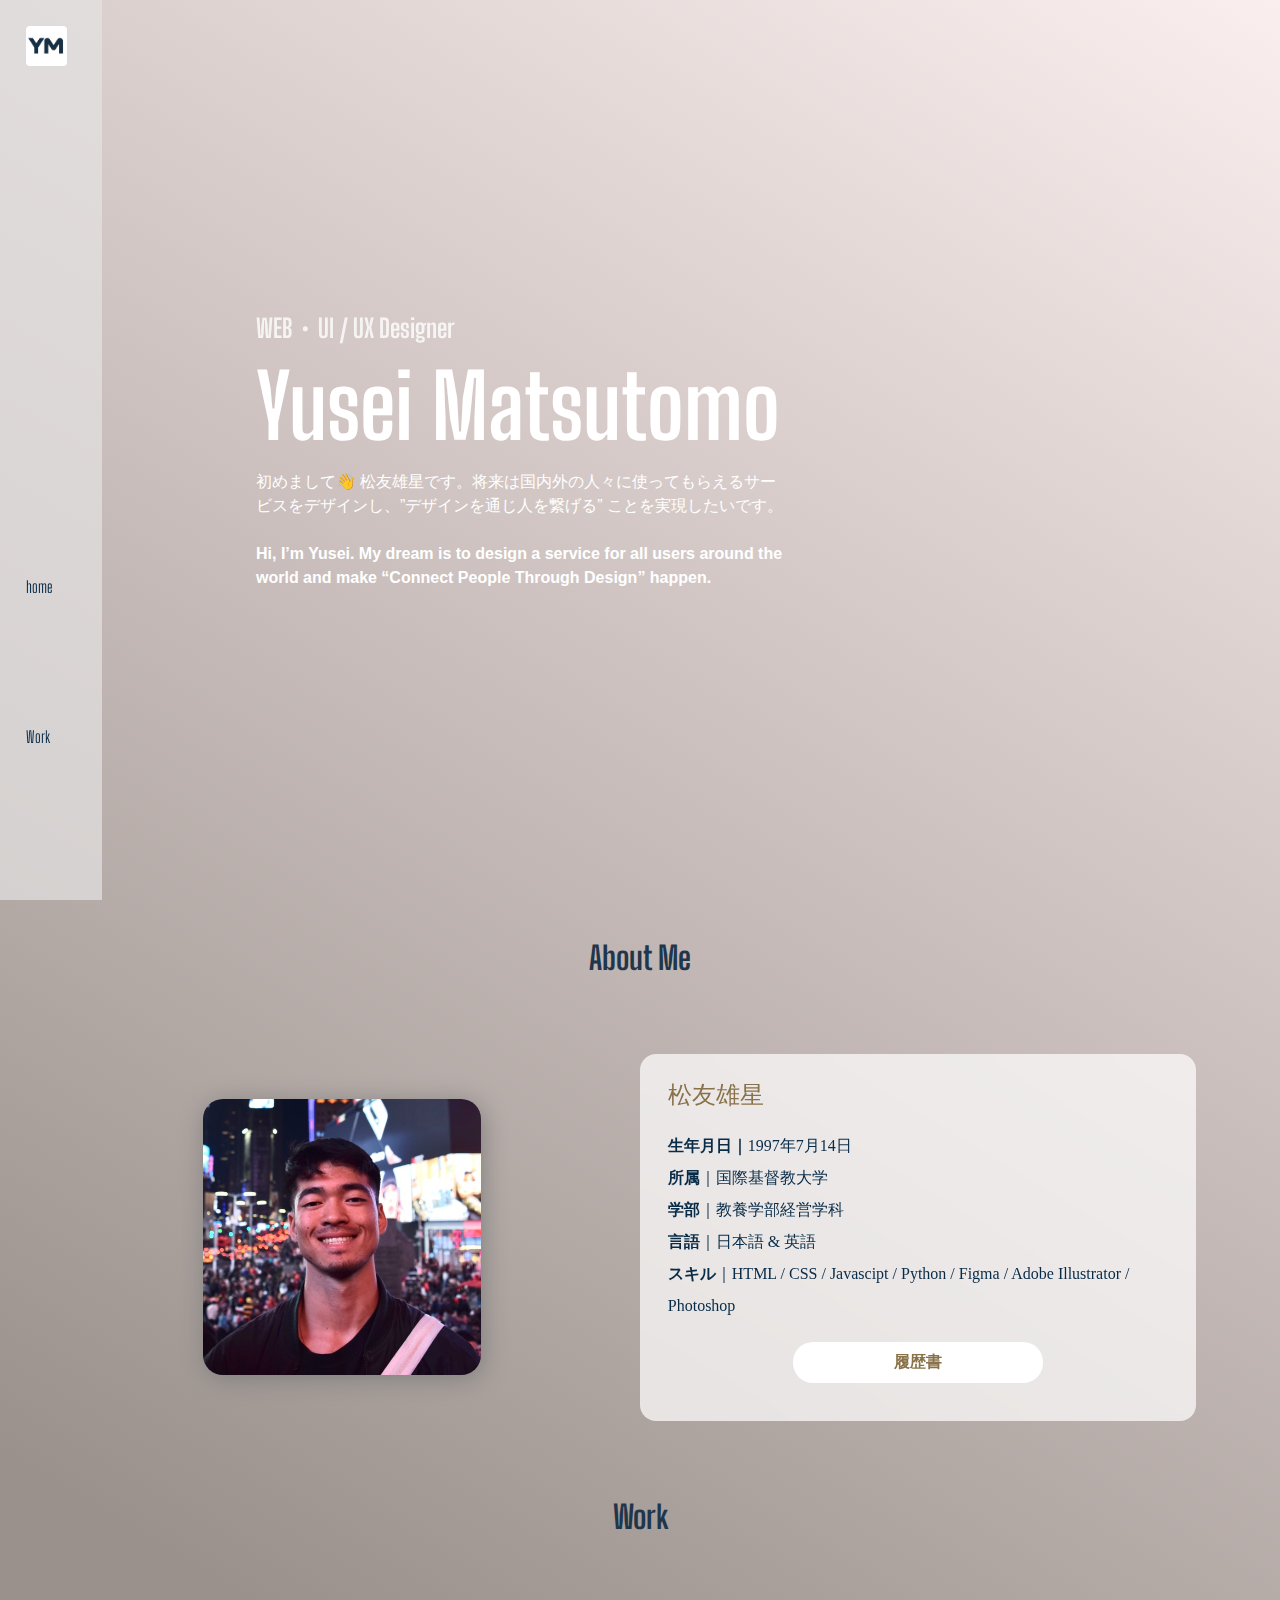
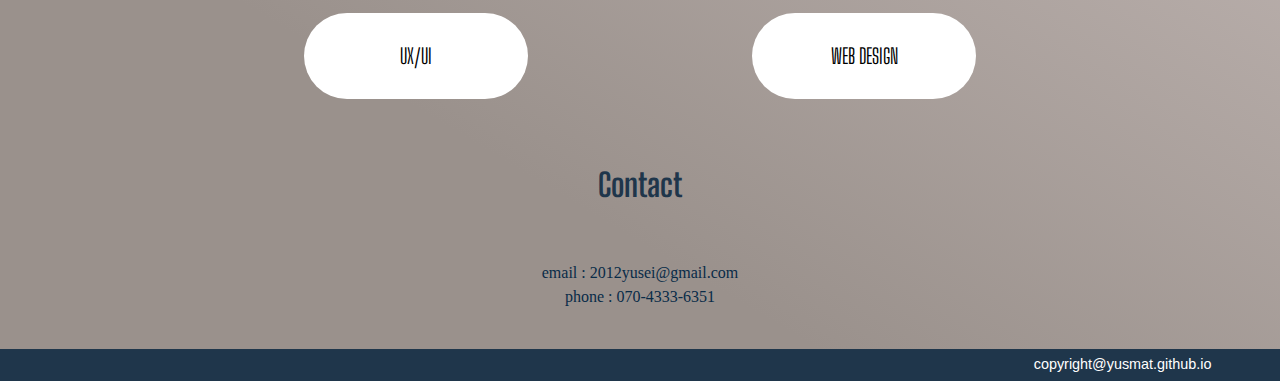
==== index.html @ 40237d8b "fixes" ====
<!DOCTYPE html>
<html lang="en">
<head>
    <meta charset="UTF-8">
    <meta http-equiv="X-UA-Compatible" content="IE=edge">
    <meta name="viewport" content="width=device-width, initial-scale=1.0">
    <title>home</title>
    <link rel="stylesheet" href="./css/style.css">
    <link rel="stylesheet" href="./css/reset.css">
    <!-- CSS only -->
    <link rel="preconnect" href="https://fonts.gstatic.com">
    <link href="https://fonts.googleapis.com/css2?family=Big+Shoulders+Display:wght@700&display=swap" rel="stylesheet">
    <link rel="shortcut icon" href="YM.png" type="image/x-icon">
    <script src="https://ajax.googleapis.com/ajax/libs/jquery/3.5.1/jquery.min.js"></script>
</head>
</head>
<body>
    <header>
        <div class="nav_container">
            <div class="nav_top">
                <h2 class="nav_title"><a href="index.html"><img id="logo" src="./image/logo.png" alt=""></a></h2>
            </div>
            <div class="nav_bottom">
                <div class="nav_items">
                    <a href="index.html"><p class="nav_item">home</p></a>
                    <p class="nav_item">Work</p>
                    <div class="dropdown">
                        <a href="uiux.html"><p class="dpd_item">UI/UX</p></a>
                        <a href="webdesign.html"><p class="dpd_item">WEB DESIGN</p></a>
                    </div>
                    <!-- <a href="#"><p class="nav_item">about</p></a> -->
                </div>
            </div>
        </div>
    </header>
    <section class="top">
        <div class="box">
            <h2 class="top_title">
                WEB・UI / UX Designer
            </h2>
            <h1 class="top_title">
                Yusei Matsutomo
            </h1>
           <p class="top_subtitle">初めまして👋 松友雄星です。将来は国内外の人々に使ってもらえるサービスをデザインし、”デザインを通じ人を繋げる” ことを実現したいです。<br><br><b>Hi, I’m Yusei. My dream is to design a service for all users around the world and make “Connect People Through Design” happen. </b> </p>
        </div>

    </section>
    <section class="section about">
        <div class="container">
            <h2 class="subtitle about">
                About Me
            </h2>
            <div class="row">
                <div class="column about">
                    <img class="profilePic"  src="./image/profileIMG_20.jpeg"alt="">
                </div>
                <div class="column B">
                    <div class="wrapper_column">
                        <h2 class="title_column" style="color:#897249">松友雄星</h2>
                        <ul class="order_column">
                            <li><b>生年月日｜</b>1997年7月14日</li>
                            <li><b>所属</b>｜国際基督教大学</li>
                            <li><b>学部</b>｜教養学部経営学科</li>
                            <li><b>言語</b>｜日本語 & 英語</li>
                            <li><b>スキル</b>｜HTML / CSS / Javascipt / Python / Figma / Adobe Illustrator / Photoshop</li>
                        </ul>
                        <button class="btn click" id="resumeButton" type="button" onclick="openLinkProfile();">履歴書</button>
                    </div>
                </div>
            </div>
            
        </div>
    </section>
    <section class="section work">
        <div class="container">
            <h2 class="subtitle work">
                Work
            </h2>
            <div class="row work">
                <div class="column">
                    <button class="btn main" type="button" onclick="openLinkUI();"><h2>UX/UI</h2></button>
                </div>
                <div class="column">
                    <button class="btn main" type="button" onclick="openLinkDesign();"><h2>WEB DESIGN</h2></button>
                </div>
            </div>
        </div>
    </section>
    <section class="section contact">
        <div class="container">
            <h2 class="subtitle contact">
                Contact
            </h2>
            <div class="contact_info">
                <p class="email">email : 2012yusei@gmail.com</p>
                <p class="phone">phone : 070-4333-6351</p>
            </div>

        </div>
    </section>
    <footer>
        <div class="footer">
            <div class="container">
                <p class="footer_note">
                    copyright@yusmat.github.io
                </p>
            </div>
        </div>
    </footer>
    <script src="/basic.js"></script>
</body>
</html>
---- css/style.css ----
body{
    color: #082b48;
    line-height: 1.5;
    background: linear-gradient(211deg, #fbeeee 0,#9a918c 81%);
}
h1,h2, .nav_items{
    font-family: 'Big Shoulders Display';
}
p{
    line-height: 1.5em;
}
.container{
    width: 90%;
    /* max-width: 980px; */
    margin: auto;
    
}
a{
    text-decoration: none;
    color: #082b48;
}
a:hover{
    color: white;
}
a:visited{
    color: #082b48;
    text-decoration: none;
}
img{
    width: 100%;
    height: auto;
}
.wrapper{
    margin-left: 10%;
}

/* NAVOGATION */
#logo{
    width: 80%;
}
.nav_container{
    height: 100%;
    position: fixed;
    width: 8%;
    background-color: rgb(228,226,226, 0.7);
    display: flex;
    flex-direction: column;
    padding: 2%;
    z-index: 2; /* Stay on top */
    top: 0; /* Stay at the top */
}
.nav_top{
    display: flex;
    height: 50%;
}
.nav_title{
    font-size: 2em;
    font-weight: bold;
    
}
.nav_bottom{
    height: 50%;
}
.nav_items{
    height: 100%;
    display: flex;
    flex-direction: column;
    justify-content: space-evenly;

}
a:hover, .nav_item:hover{
    color: white;
}
.nav_item{
    padding: auto;
    position: relative;
    cursor: pointer;
}

/* DROPDOWN */
.dropdown{
    display: none;
}
.showDrop{
    display: flex; 
    flex-direction: column;
    position: absolute;
    top: 85%;
    left: 10%;
    padding: 16px 9px;
    background-color: #989898;
    border-radius: 10px;
    animation-name: showDrop;
    animation-duration: 0.3s;
    animation-timing-function: ease-out;

}
@keyframes showDrop{
    from{
        opacity: 0;
    }
    to{
        opacity: 1;
    }
}
/* TOP */
.top{
    background-image: url('/image/IMG_4557\ copy.JPG');
    background-size: cover;
    height: 100%;
    width: 100%;
    background-attachment: fixed;
    background-position: center;
    /* position: absolute; */
    padding: 28vh 0 70vh 0 ;
    /* text-align: center; */
    position: relative;

}
.top_title{
    /* padding-left: 60px; */
    font-size: 5.5em;
    font-weight: bold;
    color: white;
    /* padding-left: 15%; */

}
.top_title:nth-child(1){
    font-size: 1.6em;
    padding-bottom: 20px;
    opacity: 0.8;
}
.top_subtitle{
    color: white;
    width: 52%;
    /* padding-left: 15%; */
    padding-top: 20px;
    font-family: sans-serif;
}
.box{
    position: relative;
    z-index: 1;
    position: absolute;
    left: 10%;
    padding-left: 10%;
    padding-top: 5%;
    transition: all ease-in-out 1.5s;
    opacity: 0;
    transform: translateY(20px);
}

.introAppear{
    opacity: 1;
    transform: translateY(0px);
}
.subtitle{
    text-align: center;
    margin: 60px;
    font-size: 2em;
    color: #1f364b;
    font-weight: bold;
    padding: 10% auto ;
}
.row{
    display: flex;
    justify-content: center;
    align-items: center;
    margin-bottom: 60px;
}



/* About */
.profilePic{
    filter: drop-shadow(2px 4px 12px grey);
    width: 50%;
    margin: auto;
    border-radius: 20px;
    /* object-fit: contain; */
}
.column.about{
    text-align: center;
}

/* footer */
.footer{
    background-color: #1F364B;
    text-align: right;
    padding: 5px;
    font-size: 0.9em;
    color: #ffffff;
    font-family: sans-serif;
 
}
/* WORK */
.work .column{
    width: 35%;
}

.work .container{
    width: 100%;
}
.column{
    width: 50%;
    display: flex;
    justify-content: center;
}
.row.work{
    justify-content: center;
}
.column.B{
    /* height: 60%; */
    display: block;
    background: rgba(255, 255, 255, .7);
    backdrop-filter: blur(10px);
    border-radius: 1rem;
    margin: 20px;
}
.column.B .subtext{
    color: #082b48;
}


.subtext{
    padding: 10%;
    font-size: 85%;
}
.btn{
    font-size: 1.2em;
    display: block;
    margin: auto;
    height: 40px;
    border-radius: 20px;
    filter: drop-shadow(2);
    background-color: #ffffff;
    border: none;
    margin-bottom: 10px;
    font-size: 1em;
    height: auto;
    padding: 2%;
    width: 50%;
    margin-top: 20px;
}

.btn:hover{
    cursor: pointer;
    outline: none;
    background:#082b48; 
    backdrop-filter: blur(10px);
    outline: none;
    color: white;
}
#resumeButton{
    font-weight: bold;
    color: #897249;
    /* border: 2px solid #897249; */
}
#resumeButton:hover{
    background-color: #897249;
    color: white;
}
.btn.main{
    font-size: 1.3em;
    height: auto;
    padding: 7% 12%;
    border-radius: 50px;
}

.contact_info{
    text-align: center;
    margin-bottom: 40px;
}

/* WEB DESIGN */
#webPage .subtitle{
    font-size: 3em;
}
#webPage .sampleImage{
    width: 100%;
}
#webPage .sampleImage:hover{
    animation: scaleUp;
    animation-duration: 0.3s;
    animation-timing-function: ease-out;
    animation-fill-mode: forwards;
}
@keyframes scaleUp {
    from{
        transform: scale(1);
    }
    to{
        transform: scale(1.1);
    }
    
}
.wrapper_column{
    padding: 5%;
}

.order_column{
    line-height: 2em;
}
.title_column{
    font-size: 1.5em;
    margin-bottom: 1em;
}

#wdA{
    background-color: #897249;
    color: white;
}
#wdA:hover{
    background-color: #fff;
    color: #897249;
}
#wdB{
    background-color: #100769;
    color: white;
}
#wdB:hover{
    background-color: #fff;
    color: #100769;
}


/* UI/UX */
#appPage .sampleImage{
    width: 50%;
    padding: 20px;
    object-fit: contain;
}
#appPage .subtitle{
    font-size: 3em;
}
#appA{
    color:white;
    background-color:#631a41;
}
#appB{
    color: white;
    background-color: #0C9EF9;
}
#appA:hover{
    background-color: white;
    color: #631a41;
}

#appB:hover{
    background-color: white;
    color: #0C9EF9;
}
@media only screen and (max-width: 960px){
    #logo{
        width: 10%;
    }
    .wrapper{
        transform: translateY(3%);
        margin-left: 0px;
    }
    .row{
        flex-direction: column;
        align-items: center;
    }
    .row.work{
        justify-content: space-evenly;
    }
    .column{
        width: 100%;
    }
    .nav_container{
        flex-direction: row;
        justify-content: space-around;
        width: 100%;
        height: auto;
        padding: 2em;
    }
    .nav_items{
        flex-direction: row;
        justify-content: space-between;
        font-size: 1.1em;
    }
    .nav_item{
        margin: auto 20px;
    }

    .btn.main{
        padding: 7% 12%;
        width: 100%;
        border-radius: 50px;
    }
    .top_subtitle{
        width: 80%;
    }
    /* Profile */
    .profilePic{
        width: 50%;
        margin: auto;
    }
    /* Work */
    .work .row{
        flex-direction: row;
        

    }
    .column{
        width: 100%;
    }
    /* DROPDOWN */
    .showDrop{
        display: flex; 
        flex-direction: column;
        position: absolute;
        top: 68%;
        right: 6%;
        left: auto;
    }

    
}
@media only screen and (max-width: 660px){
    #logo{
        width: 15%;
    }
    .row{
        flex-direction: column !important;
        align-items: center;
    }
    .column.ui{
        display: flex;
        flex-direction: column;
        /* margin: auto; */
        align-items: center;
    }
    .sampleImage{
        width: 70%;
        
    }
    .work .column {
        width: 80%;
    }
    .top_title{
        padding: 0px;
        font-size: 4em;
        
    }
    .top_subtitle{
        width: 80%;
    }
    .btn.main{
        font-size: 1.1em;   
    }
    .profilePic{
        width: 100%;
        margin: none;
    }
    
}
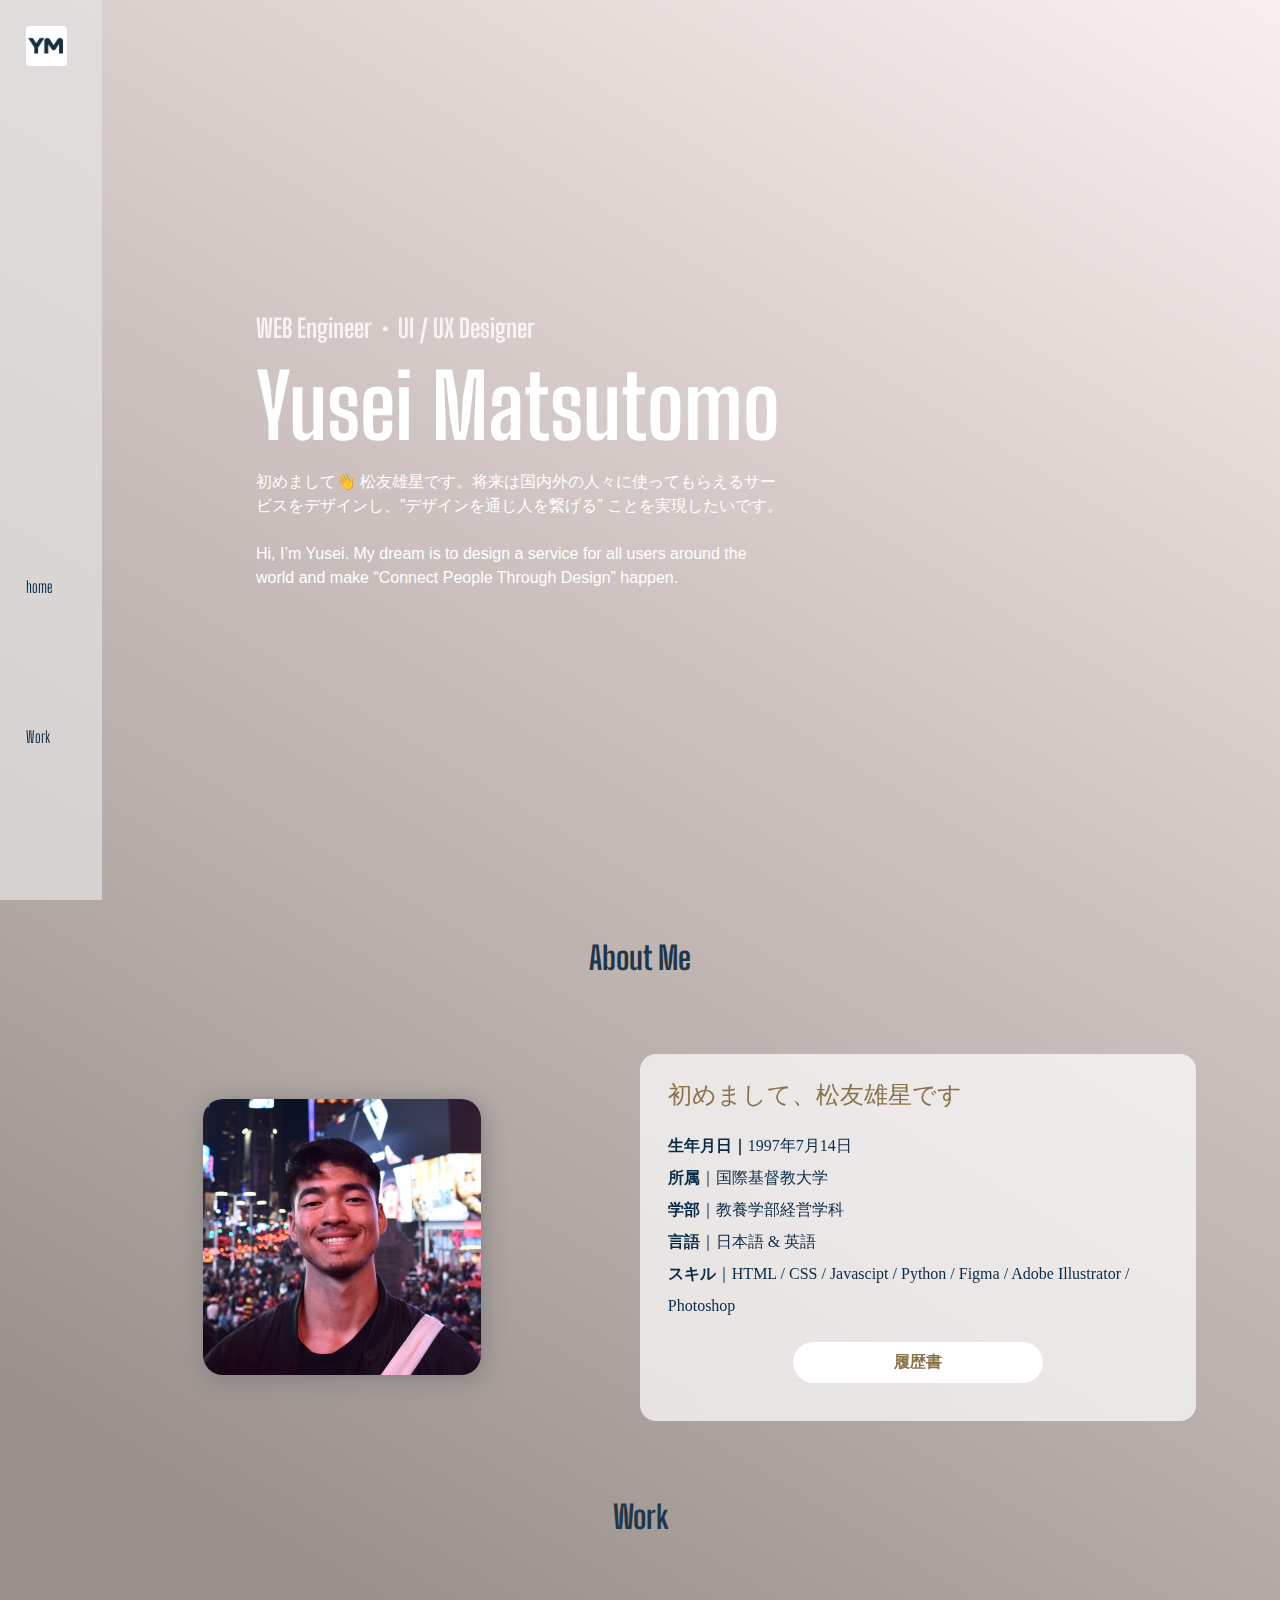
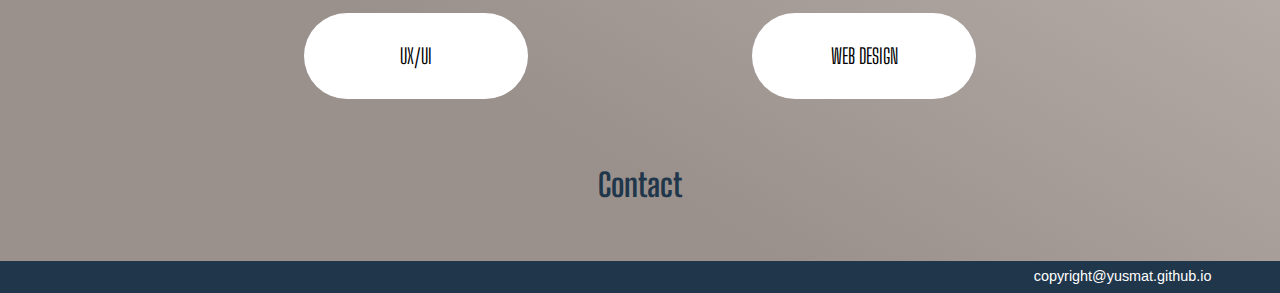
==== commit c54fa76b: "fixes" ====
--- a/index.html
+++ b/index.html
@@ -36,12 +36,12 @@
     <section class="top">
         <div class="box">
             <h2 class="top_title">
-                WEB・UI / UX Designer
+                WEB Engineer・UI / UX Designer
             </h2>
             <h1 class="top_title">
                 Yusei Matsutomo
             </h1>
-           <p class="top_subtitle">初めまして👋 松友雄星です。将来は国内外の人々に使ってもらえるサービスをデザインし、”デザインを通じ人を繋げる” ことを実現したいです。<br><br><b>Hi, I’m Yusei. My dream is to design a service for all users around the world and make “Connect People Through Design” happen. </b> </p>
+           <p class="top_subtitle">初めまして👋 松友雄星です。将来は国内外の人々に使ってもらえるサービスをデザインし、”デザインを通じ人を繋げる” ことを実現したいです。<br><br><span syle="font-size: 1.2em" ;>Hi, I’m Yusei. My dream is to design a service for all users around the world and make “Connect People Through Design” happen.</span></p>
         </div>
 
     </section>
@@ -56,7 +56,7 @@
                 </div>
                 <div class="column B">
                     <div class="wrapper_column">
-                        <h2 class="title_column" style="color:#897249">松友雄星</h2>
+                        <h2 class="title_column" style="color:#897249">初めまして、松友雄星です</h2>
                         <ul class="order_column">
                             <li><b>生年月日｜</b>1997年7月14日</li>
                             <li><b>所属</b>｜国際基督教大学</li>
@@ -86,7 +86,7 @@
             </div>
         </div>
     </section>
-    <section class="section contact">
+    <!-- <section class="section contact">
         <div class="container">
             <h2 class="subtitle contact">
                 Contact
@@ -94,6 +94,20 @@
             <div class="contact_info">
                 <p class="email">email : 2012yusei@gmail.com</p>
                 <p class="phone">phone : 070-4333-6351</p>
+            </div>
+
+        </div>
+    </section> -->
+    <section class="section contact">
+        <div class="container">
+            <h2 class="subtitle contact">
+                Contact
+            </h2>
+            <div class="form">
+                <div class="contact-info">
+
+                </div>
+                <div class="contact-form"></div>
             </div>
 
         </div>
--- a/css/style.css
+++ b/css/style.css
@@ -230,7 +230,7 @@
     display: block;
     margin: auto;
     height: 40px;
-    border-radius: 20px;
+    border-radius: 30px;
     filter: drop-shadow(2);
     background-color: #ffffff;
     border: none;
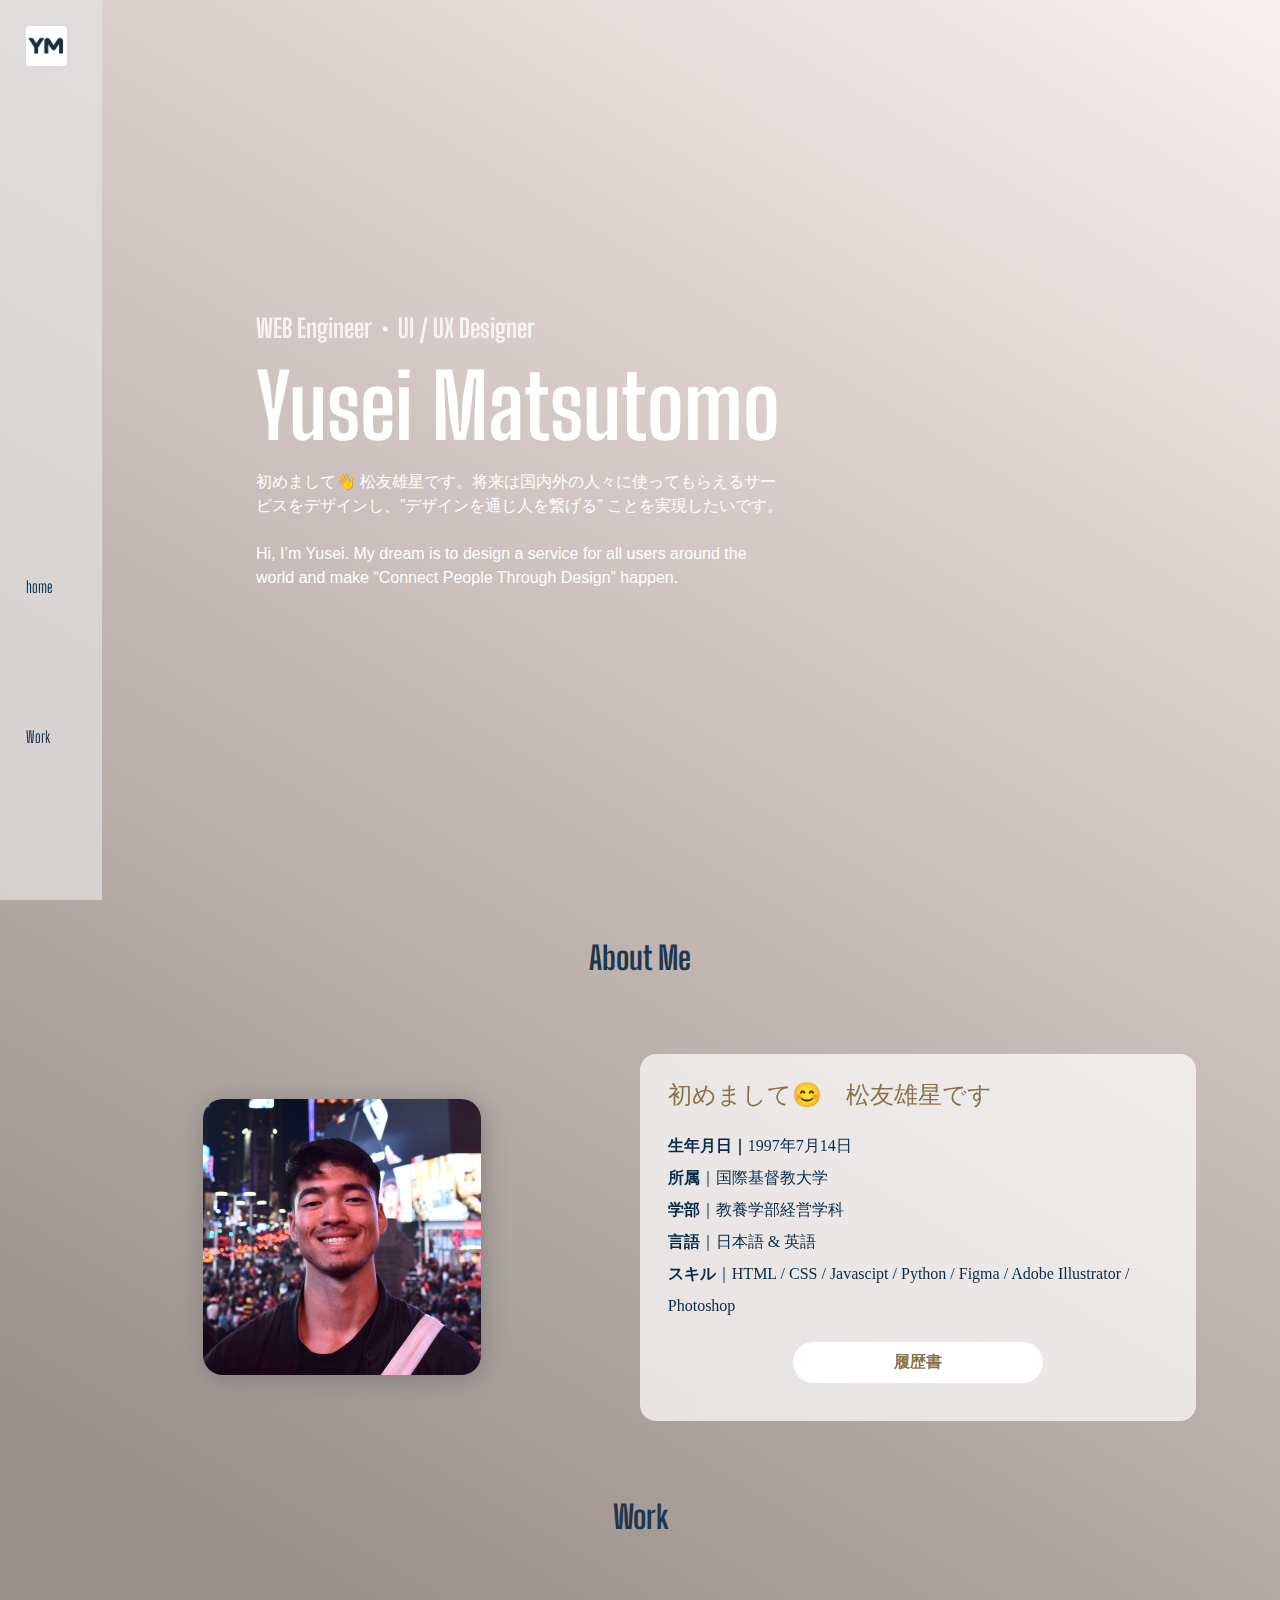
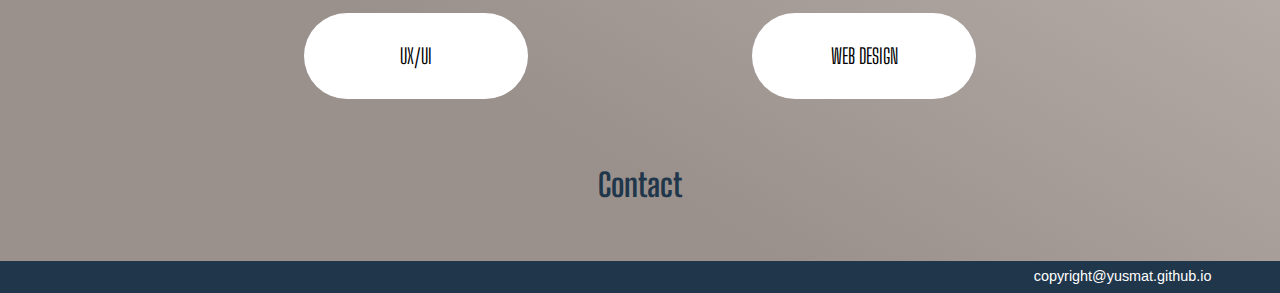
==== commit 60138ec7: "fixes" ====
--- a/index.html
+++ b/index.html
@@ -41,7 +41,7 @@
             <h1 class="top_title">
                 Yusei Matsutomo
             </h1>
-           <p class="top_subtitle">初めまして👋 松友雄星です。将来は国内外の人々に使ってもらえるサービスをデザインし、”デザインを通じ人を繋げる” ことを実現したいです。<br><br><span syle="font-size: 1.2em" ;>Hi, I’m Yusei. My dream is to design a service for all users around the world and make “Connect People Through Design” happen.</span></p>
+           <p class="top_subtitle">初めまして👋 松友雄星です。将来は国内外の人々に使ってもらえるサービスをデザインし、”デザインを通じ人を繋げる” ことを実現したいです。<br><br><span syle="font-size: 1.1em" ;>Hi, I’m Yusei. My dream is to design a service for all users around the world and make “Connect People Through Design” happen.</span></p>
         </div>
 
     </section>
@@ -56,7 +56,7 @@
                 </div>
                 <div class="column B">
                     <div class="wrapper_column">
-                        <h2 class="title_column" style="color:#897249">初めまして、松友雄星です</h2>
+                        <h2 class="title_column" style="color:#897249">初めまして😊　松友雄星です</h2>
                         <ul class="order_column">
                             <li><b>生年月日｜</b>1997年7月14日</li>
                             <li><b>所属</b>｜国際基督教大学</li>
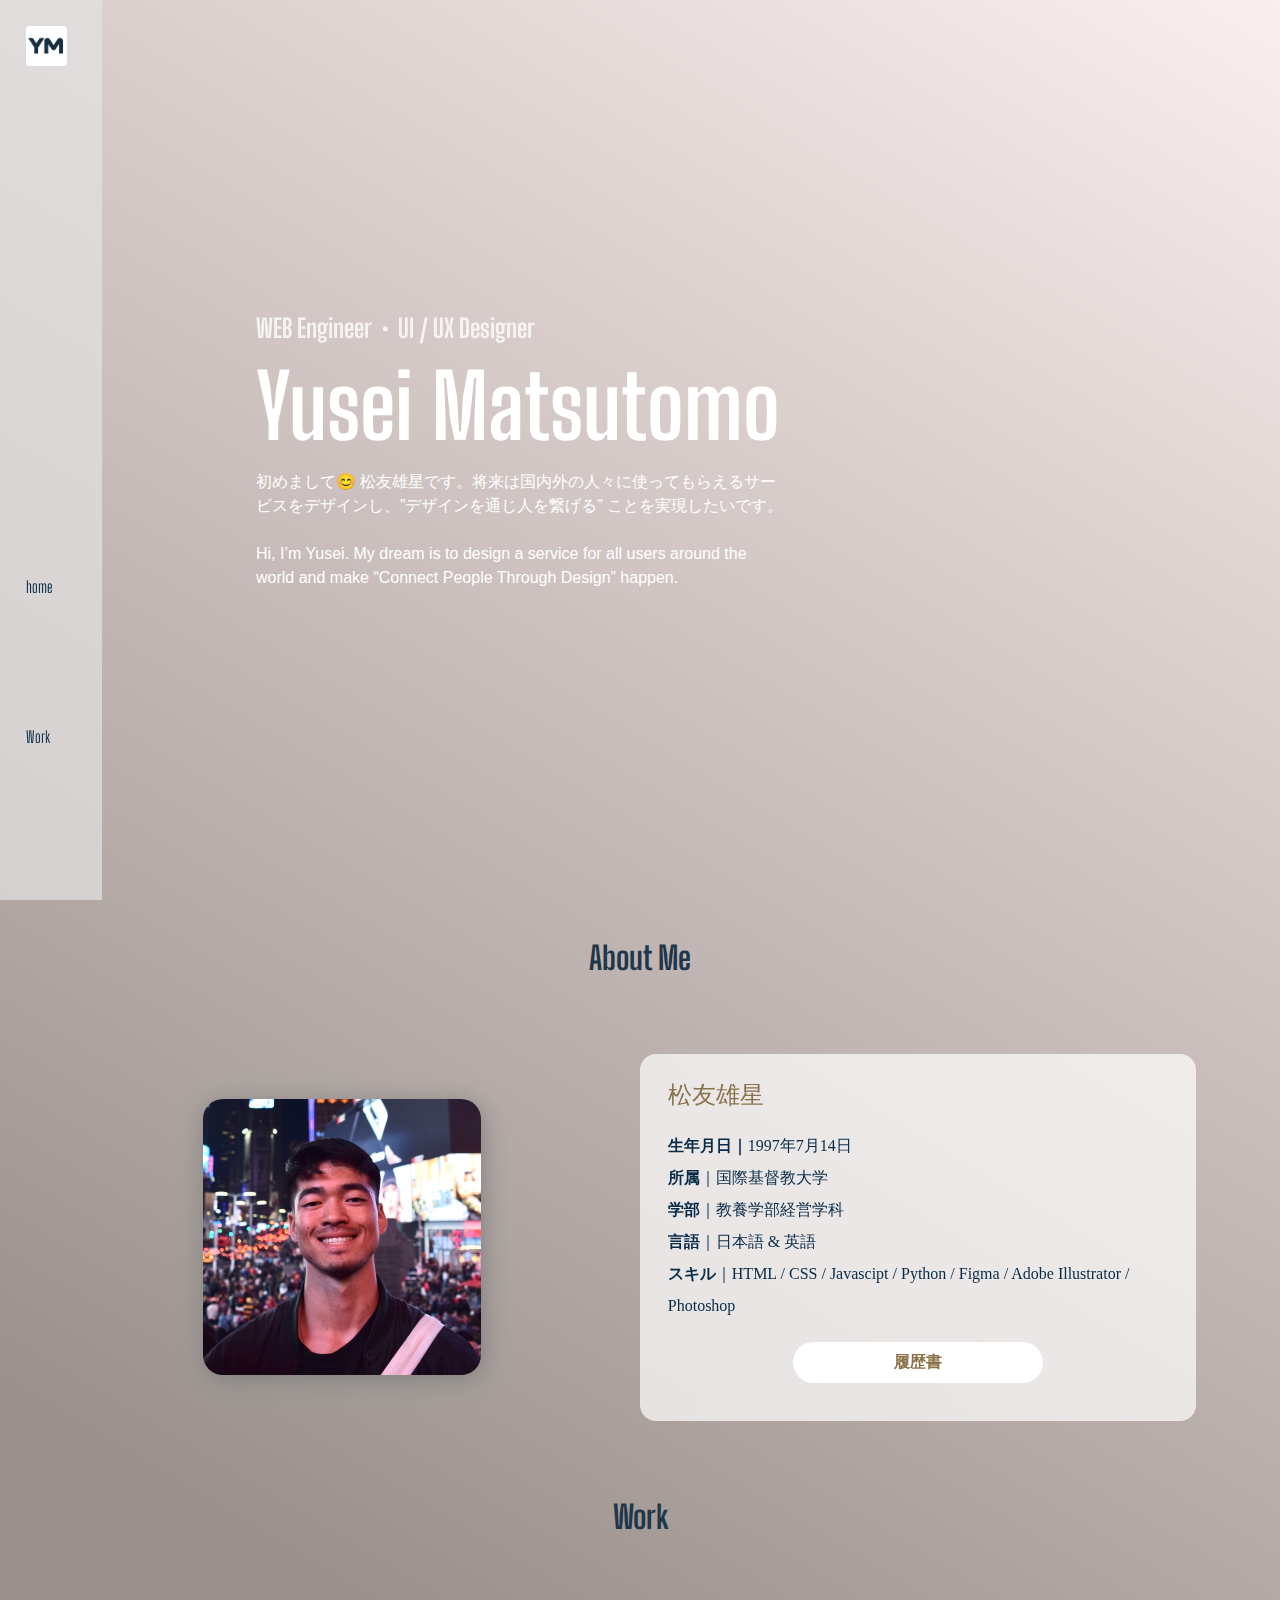
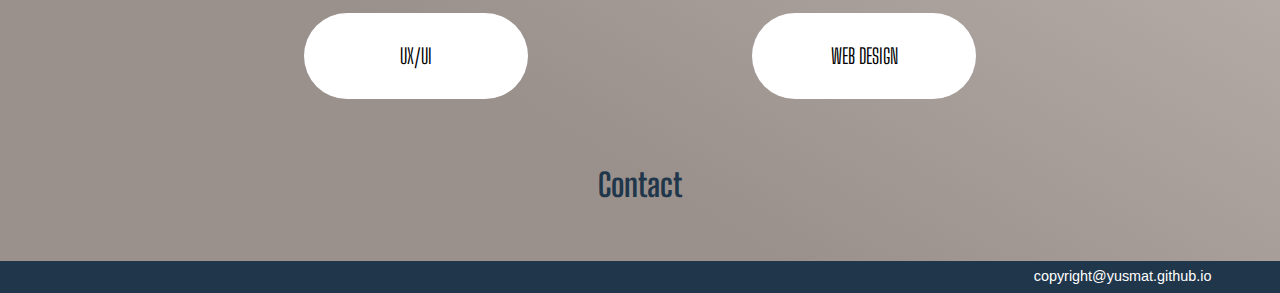
==== commit 174aa217: "fixes" ====
--- a/index.html
+++ b/index.html
@@ -41,7 +41,7 @@
             <h1 class="top_title">
                 Yusei Matsutomo
             </h1>
-           <p class="top_subtitle">初めまして👋 松友雄星です。将来は国内外の人々に使ってもらえるサービスをデザインし、”デザインを通じ人を繋げる” ことを実現したいです。<br><br><span syle="font-size: 1.1em" ;>Hi, I’m Yusei. My dream is to design a service for all users around the world and make “Connect People Through Design” happen.</span></p>
+           <p class="top_subtitle">初めまして😊 松友雄星です。将来は国内外の人々に使ってもらえるサービスをデザインし、”デザインを通じ人を繋げる” ことを実現したいです。<br><br><span syle="font-size: 1.1em" ;>Hi, I’m Yusei. My dream is to design a service for all users around the world and make “Connect People Through Design” happen.</span></p>
         </div>
 
     </section>
@@ -56,7 +56,7 @@
                 </div>
                 <div class="column B">
                     <div class="wrapper_column">
-                        <h2 class="title_column" style="color:#897249">初めまして😊　松友雄星です</h2>
+                        <h2 class="title_column" style="color:#897249">松友雄星</h2>
                         <ul class="order_column">
                             <li><b>生年月日｜</b>1997年7月14日</li>
                             <li><b>所属</b>｜国際基督教大学</li>
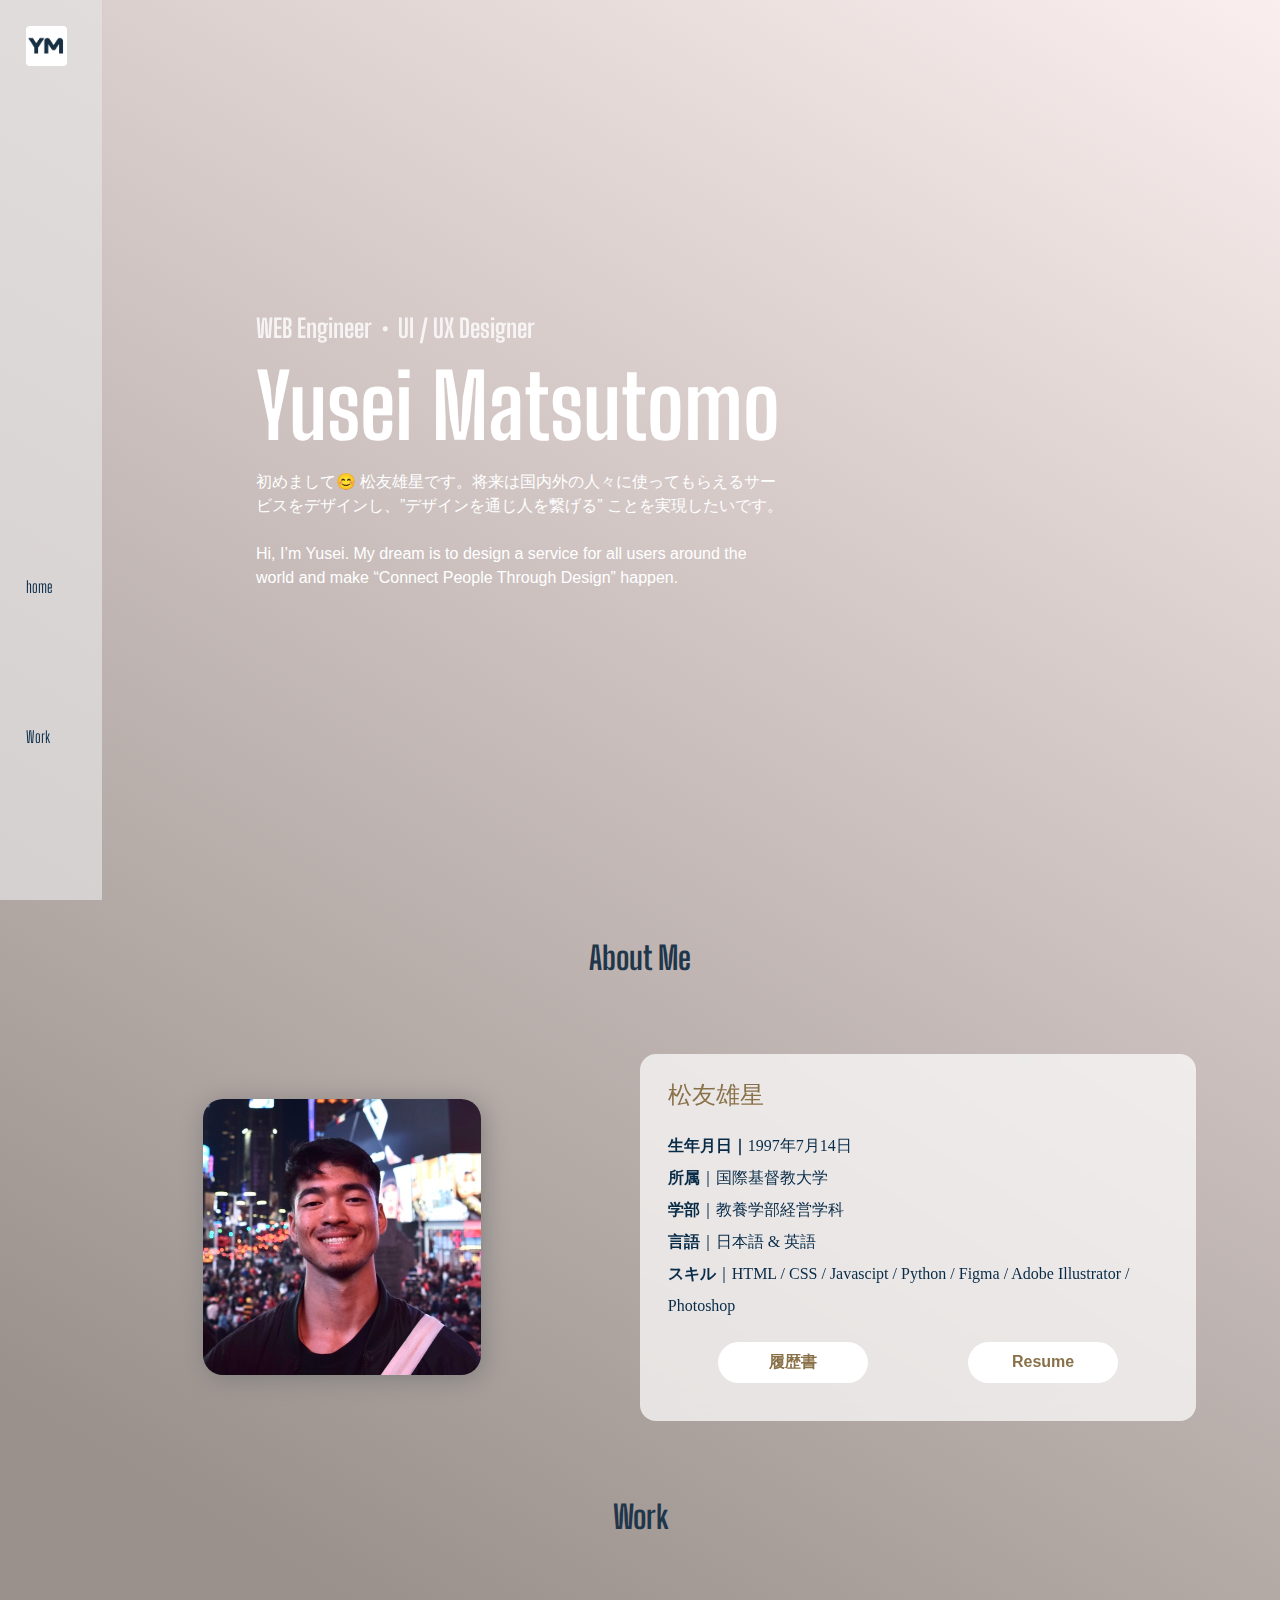
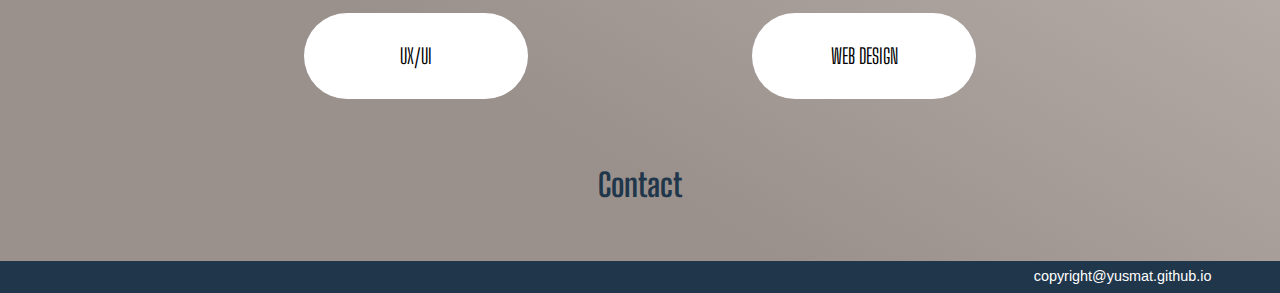
==== commit 3f1c2b52: "fixes" ====
--- a/index.html
+++ b/index.html
@@ -56,7 +56,15 @@
                 </div>
                 <div class="column B">
                     <div class="wrapper_column">
-                        <h2 class="title_column" style="color:#897249">松友雄星</h2>
+                        <div class="columnAboutTop" style="display: flex; justify-content: space-between;">
+                            <h2 class="title_column" style="color:#897249">松友雄星</h2>
+                            <!--edits-->
+                         
+                             <!-- <label class="switch">
+                                <input type="checkbox">
+                                <span class="slider round" onclick="switchLanguage();"></span>
+                              </label>  -->
+                        </div>
                         <ul class="order_column">
                             <li><b>生年月日｜</b>1997年7月14日</li>
                             <li><b>所属</b>｜国際基督教大学</li>
@@ -64,7 +72,11 @@
                             <li><b>言語</b>｜日本語 & 英語</li>
                             <li><b>スキル</b>｜HTML / CSS / Javascipt / Python / Figma / Adobe Illustrator / Photoshop</li>
                         </ul>
-                        <button class="btn click" id="resumeButton" type="button" onclick="openLinkProfile();">履歴書</button>
+                        <div class="wrapper_button">
+                            <button class="btn click" id="resumeButton" type="button" onclick="openLinkProfile();">履歴書</button>
+                            <button class="btn click" id="resumeButton" type="button" onclick="openLinkProfile2();">Resume</button>
+
+                        </div>
                     </div>
                 </div>
             </div>
--- a/css/style.css
+++ b/css/style.css
@@ -181,7 +181,10 @@
 .column.about{
     text-align: center;
 }
-
+.wrapper_button{
+    display: flex;
+    justify-content: space-evenly;
+}
 /* footer */
 .footer{
     background-color: #1F364B;
@@ -254,6 +257,7 @@
     font-weight: bold;
     color: #897249;
     /* border: 2px solid #897249; */
+    width: 30%;
 }
 #resumeButton:hover{
     background-color: #897249;
@@ -299,6 +303,10 @@
 
 .order_column{
     line-height: 2em;
+}
+/* language change */
+.order_column.en{
+    opacity: 0;
 }
 .title_column{
     font-size: 1.5em;
@@ -455,3 +463,78 @@
     }
     
 }
+
+
+/* The switch - the box around the slider */
+.switch {
+    position: relative;
+    display: inline-block;
+    width: 60px;
+    height: 34px;
+  }
+  
+  /* Hide default HTML checkbox */
+  .switch input {
+    opacity: 0;
+    width: 0;
+    height: 0;
+  }
+  
+  /* The slider */
+  .slider {
+    position: absolute;
+    cursor: pointer;
+    top: 0;
+    left: 0;
+    right: 0;
+    bottom: 0;
+    background-color: #ccc;
+    -webkit-transition: .4s;
+    transition: .4s;
+  }
+  
+  .slider:before {
+    position: absolute;
+    content: "";
+    height: 26px;
+    width: 26px;
+    left: 4px;
+    bottom: 4px;
+    background-color: white;
+    -webkit-transition: .4s;
+    transition: .4s;
+    z-index: 1;
+  }
+  .slider:after {
+      content: "EN"; 
+      position: absolute;
+      width: 26px;
+      bottom: 9px;
+      right: 0px;
+      z-index: 0;
+      font-family: 'Big Shoulders Display';
+
+  }
+  
+  input:checked + .slider {
+    background-color: #2196F3;
+  }
+  
+  input:focus + .slider {
+    box-shadow: 0 0 1px #2196F3;
+  }
+  
+  input:checked + .slider:before {
+    -webkit-transform: translateX(26px);
+    -ms-transform: translateX(26px);
+    transform: translateX(26px);
+  }
+  
+  /* Rounded sliders */
+  .slider.round {
+    border-radius: 34px;
+  }
+  
+  .slider.round:before {
+    border-radius: 50%;
+  }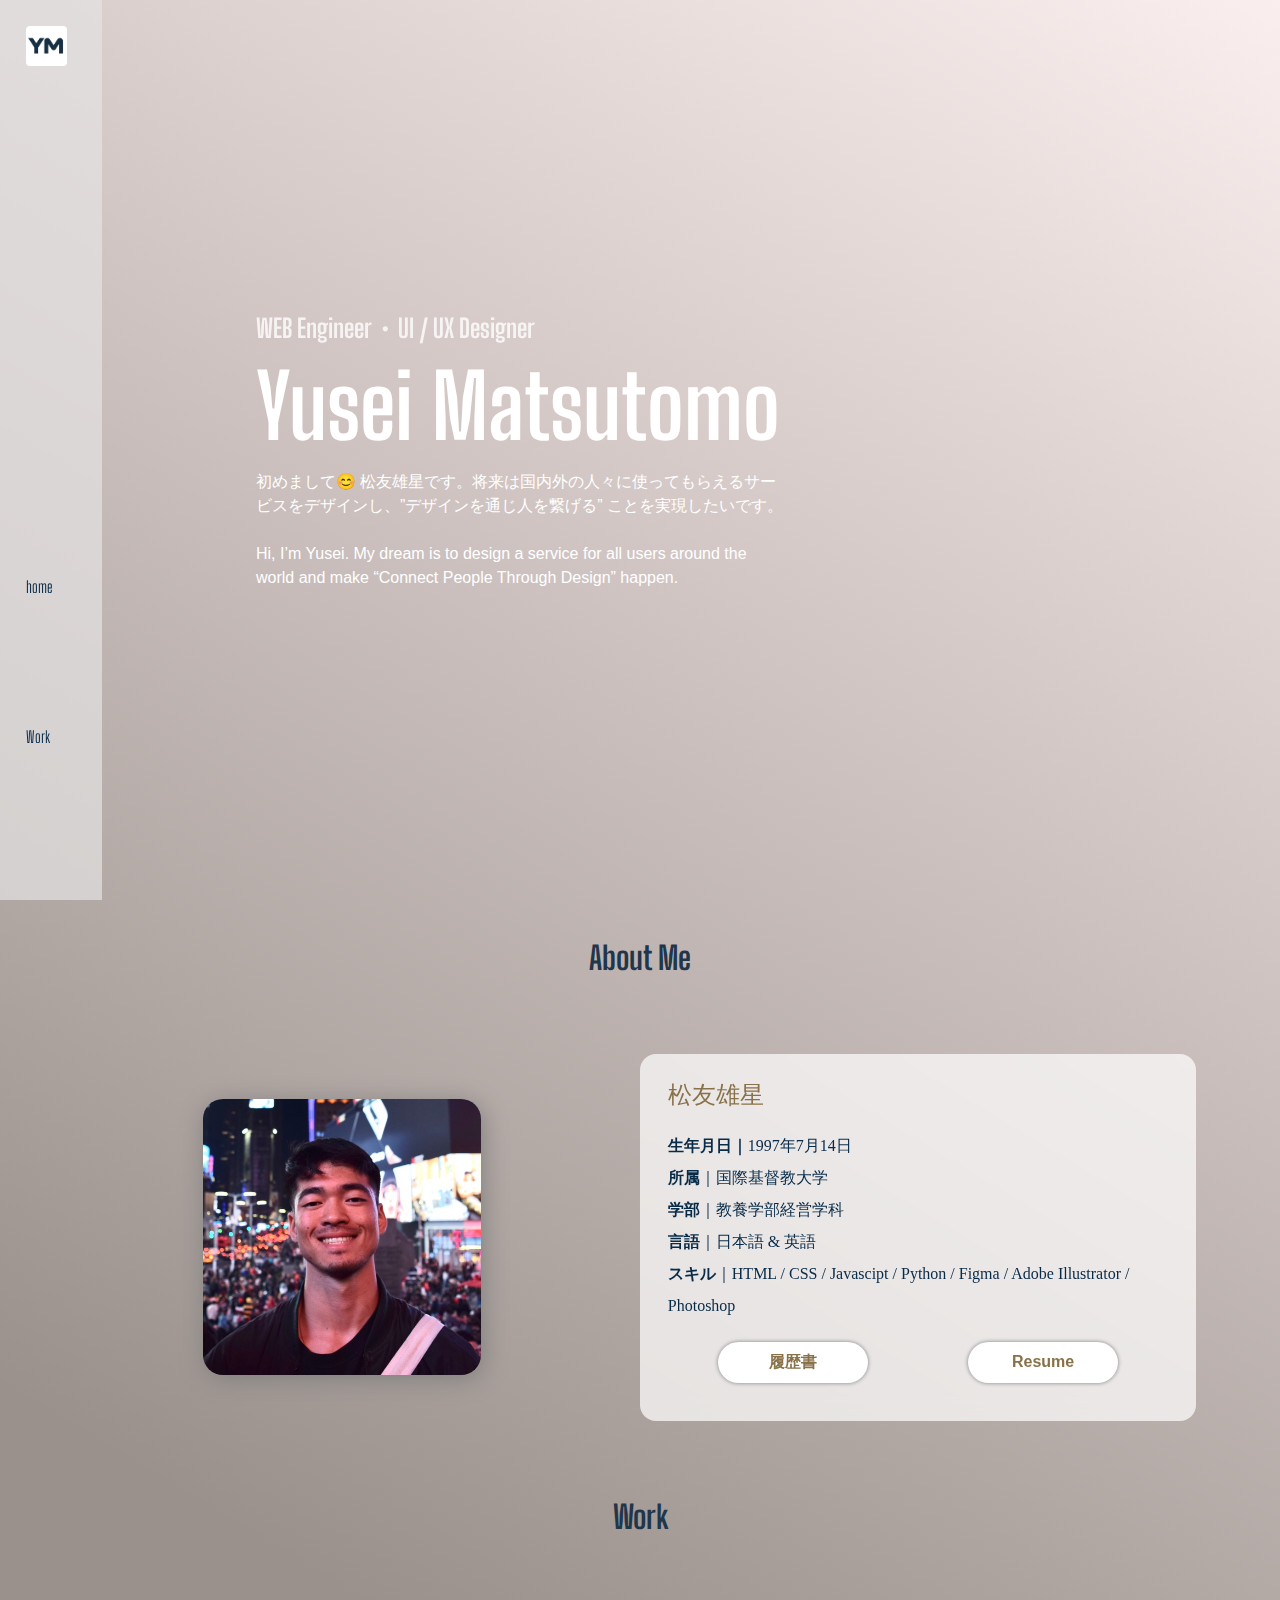
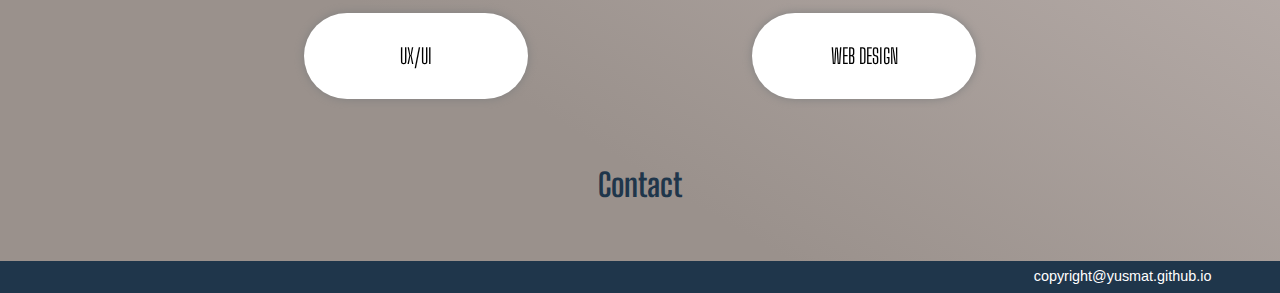
==== commit 5d2da39c: "fixes" ====
--- a/index.html
+++ b/index.html
@@ -1,3 +1,4 @@
+
 <!DOCTYPE html>
 <html lang="en">
 <head>
--- a/css/style.css
+++ b/css/style.css
@@ -258,6 +258,7 @@
     color: #897249;
     /* border: 2px solid #897249; */
     width: 30%;
+    filter: drop-shadow(0px 0px 2px grey);
 }
 #resumeButton:hover{
     background-color: #897249;
@@ -268,6 +269,7 @@
     height: auto;
     padding: 7% 12%;
     border-radius: 50px;
+    filter: drop-shadow(0px 0px 5px grey);
 }
 
 .contact_info{
@@ -343,10 +345,12 @@
 #appA{
     color:white;
     background-color:#631a41;
+    
 }
 #appB{
     color: white;
     background-color: #0C9EF9;
+
 }
 #appA:hover{
     background-color: white;
@@ -395,6 +399,10 @@
         padding: 7% 12%;
         width: 100%;
         border-radius: 50px;
+    }
+
+    .btn.click{
+        filter: drop-shadow(0px 0px 5px grey);
     }
     .top_subtitle{
         width: 80%;
